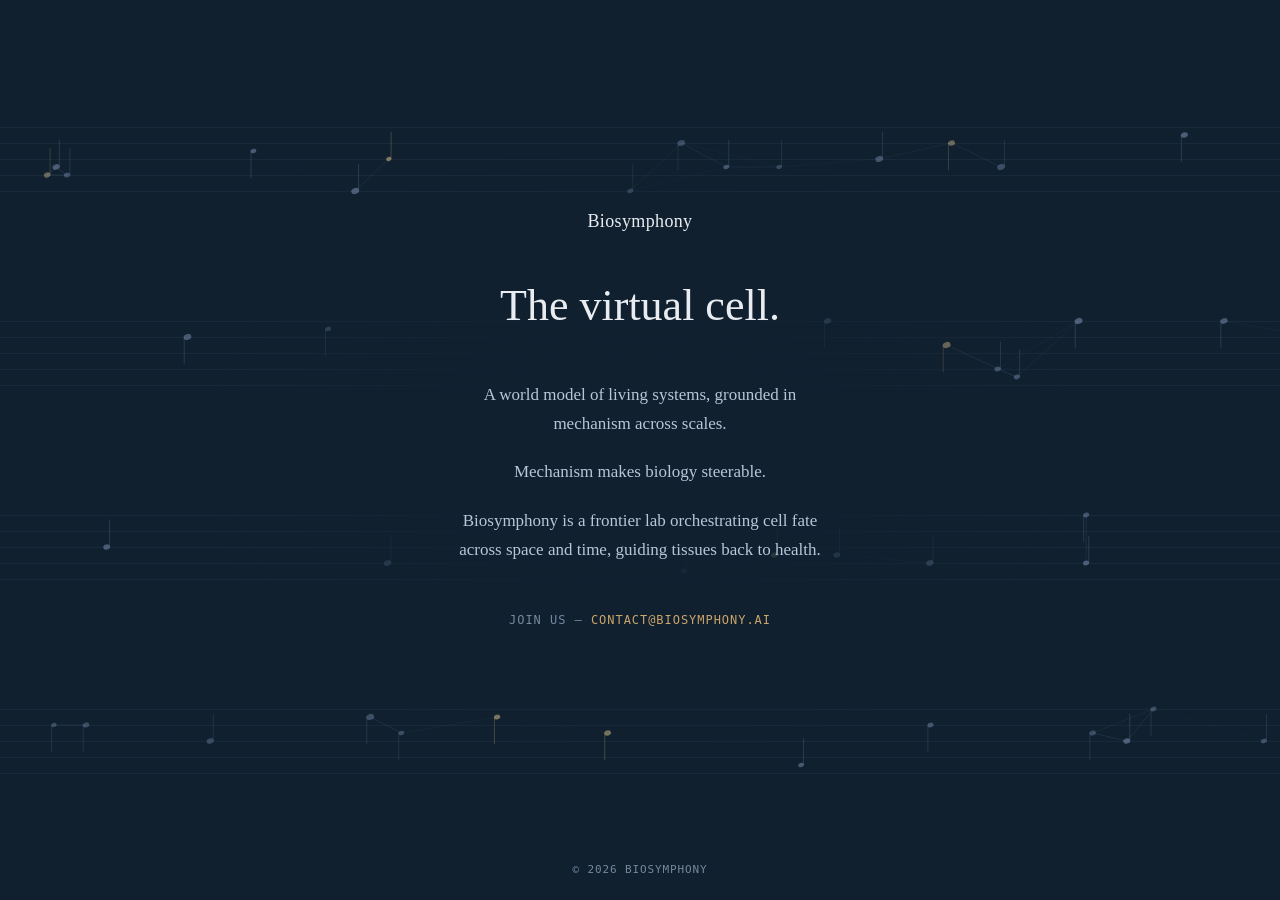
==== index.html @ 90c7172c "Background animation becomes a drifting score Replace the free-roaming particle field with faint fiv" ====
<!doctype html>
<html lang="en">
<head>
<meta charset="utf-8">
<meta name="viewport" content="width=device-width, initial-scale=1">
<title>Biosymphony</title>
<meta name="description" content="A frontier lab building a world model of living systems.">
<meta name="theme-color" content="#10202F">
<meta property="og:title" content="Biosymphony">
<meta property="og:description" content="A frontier lab building a world model of living systems.">
<meta property="og:type" content="website">
<meta property="og:url" content="https://biosymphony.ai">
<link rel="icon" type="image/svg+xml" href="favicon.svg">
<style>
  @font-face {
    font-family: 'Fraunces';
    font-style: normal;
    font-weight: 300;
    font-display: swap;
    src: url('fonts/fraunces-300.woff2') format('woff2');
  }
  @font-face {
    font-family: 'Fraunces';
    font-style: normal;
    font-weight: 400;
    font-display: swap;
    src: url('fonts/fraunces-400.woff2') format('woff2');
  }

  :root {
    /* palette drawn from the Jan 2026 deck: navy #132536, golds #C49E66/#E4CC96, silver-blue #95A9CF */
    --rest:  #10202F;
    --voice: #E9EDF2;
    --score: #B7C6D8;
    --sotto: #7488A0;
    --brass: #CBA46A;
  }

  * { margin: 0; padding: 0; box-sizing: border-box; }

  html { background: var(--rest); }

  body {
    /* background intentionally on html only — an opaque body background
       would paint over the fixed z-index:-1 canvas */
    color: var(--voice);
    font-family: 'Fraunces', Georgia, serif;
    font-weight: 400;
    display: flex;
    flex-direction: column;
    align-items: center;
    min-height: 100svh;
    padding: 1.5rem;
    -webkit-font-smoothing: antialiased;
    text-rendering: optimizeLegibility;
  }

  ::selection { background: var(--brass); color: var(--rest); }
  :focus-visible { outline: 1px solid var(--brass); outline-offset: 4px; }

  canvas#field {
    position: fixed;
    inset: 0;
    z-index: -1;
    pointer-events: none;
    -webkit-mask-image: radial-gradient(ellipse closest-side at 50% 50%, transparent 20%, black 70%);
    mask-image: radial-gradient(ellipse closest-side at 50% 50%, transparent 20%, black 70%);
  }

  main {
    flex: 1;
    display: flex;
    flex-direction: column;
    align-items: center;
    justify-content: center;
    text-align: center;
    gap: 3rem;
    max-width: 40rem;
    padding: 3rem 0;
  }

  .wordmark {
    font-weight: 300;
    font-size: 1.125rem;
    letter-spacing: 0.02em;
  }

  h1 {
    font-weight: 300;
    font-size: clamp(1.9rem, 4.5vw, 2.75rem);
    line-height: 1.2;
  }

  .manifesto {
    display: flex;
    flex-direction: column;
    gap: 1.25rem;
    max-width: 46ch;
  }

  .manifesto p {
    color: var(--score);
    font-size: 1.0625rem;
    line-height: 1.7;
  }

  .contact {
    font-family: ui-monospace, 'SF Mono', SFMono-Regular, Menlo, Consolas, monospace;
    font-size: 0.75rem;
    letter-spacing: 0.08em;
    text-transform: uppercase;
    color: var(--sotto);
  }

  .contact a {
    color: var(--brass);
    text-decoration: none;
    border-bottom: 1px solid transparent;
    transition: border-color 0.18s ease;
    display: inline-block;
    padding: 0.9375rem 0;
    margin: -0.9375rem 0;
  }

  .contact a:hover { border-bottom-color: var(--brass); }

  footer {
    margin-top: auto;
    font-family: ui-monospace, 'SF Mono', SFMono-Regular, Menlo, Consolas, monospace;
    font-size: 0.6875rem;
    letter-spacing: 0.08em;
    text-transform: uppercase;
    color: var(--sotto);
    padding-top: 3rem;
  }
</style>
</head>
<body>
<canvas id="field" aria-hidden="true"></canvas>

<main>
  <p class="wordmark">Biosymphony</p>

  <h1>The virtual&nbsp;cell.</h1>

  <div class="manifesto">
    <p>A world model of living systems, grounded in mechanism across&nbsp;scales.</p>
    <p>Mechanism makes biology steerable.</p>
    <p>Biosymphony is a frontier lab orchestrating cell fate across space and time, guiding tissues back to&nbsp;health.</p>
  </div>

  <p class="contact">Join us — <a href="mailto:contact@biosymphony.ai">contact@biosymphony.ai</a></p>
</main>

<footer>&copy; 2026 Biosymphony</footer>

<script>
(function () {
  var canvas = document.getElementById('field');
  var ctx = canvas.getContext('2d');
  var reduced = window.matchMedia('(prefers-reduced-motion: reduce)');

  var SILVER = '149, 169, 207';
  var GOLD = '228, 204, 150';
  var MARGIN = 60;

  /* a drifting score: faint five-line staves, note heads with hairline
     stems (stem direction follows engraving convention), proximity lines
     between notes on the same stave read as beams */
  var LINE_GAP = 16;
  var STAVE_LINES = 5;
  var STAVE_H = LINE_GAP * (STAVE_LINES - 1);
  var STAVE_GAP = 130;

  var w, h, dpr, R, staves, notes, rafId = null, last = 0;

  function build() {
    dpr = Math.min(window.devicePixelRatio || 1, 2);
    w = window.innerWidth;
    h = window.innerHeight;
    canvas.width = w * dpr;
    canvas.height = h * dpr;
    canvas.style.width = w + 'px';
    canvas.style.height = h + 'px';
    ctx.setTransform(dpr, 0, 0, dpr, 0, 0);
    R = Math.min(140, w * 0.16);

    var unit = STAVE_H + STAVE_GAP;
    var rows = Math.max(2, Math.round((h - STAVE_GAP) / unit));
    var totalH = rows * STAVE_H + (rows - 1) * STAVE_GAP;
    staves = [];
    for (var s = 0; s < rows; s++) staves.push((h - totalH) / 2 + s * unit);

    var count = Math.min(56, Math.floor(w * h / 24000));
    notes = new Array(count);
    for (var i = 0; i < count; i++) {
      notes[i] = spawn(Math.random() * (w + MARGIN * 2) - MARGIN);
    }
  }

  function spawn(x) {
    var stave = Math.floor(Math.random() * staves.length);
    var step = Math.floor(Math.random() * (STAVE_LINES * 2 - 1)); /* lines and spaces */
    return {
      stave: stave,
      x: x,
      y: staves[stave] + step * (LINE_GAP / 2),
      stemUp: step >= STAVE_LINES - 1,
      v: 0.12 + Math.random() * 0.22,
      r: 2.0 + Math.random() * 1.0,
      phase: Math.random() * Math.PI * 2,
      accent: Math.random() < 0.12
    };
  }

  function draw(t) {
    ctx.clearRect(0, 0, w, h);

    ctx.lineWidth = 1;
    ctx.strokeStyle = 'rgba(' + SILVER + ',0.07)';
    for (var s = 0; s < staves.length; s++) {
      for (var k = 0; k < STAVE_LINES; k++) {
        var ly = staves[s] + k * LINE_GAP + 0.5;
        ctx.beginPath();
        ctx.moveTo(0, ly);
        ctx.lineTo(w, ly);
        ctx.stroke();
      }
    }

    var i, j, n, m;
    for (i = 0; i < notes.length; i++) {
      n = notes[i];
      for (j = i + 1; j < notes.length; j++) {
        m = notes[j];
        if (m.stave !== n.stave) continue;
        var dx = n.x - m.x, dy = n.y - m.y;
        var d = Math.sqrt(dx * dx + dy * dy);
        if (d < R) {
          ctx.strokeStyle = 'rgba(' + SILVER + ',' + ((1 - d / R) * 0.15).toFixed(3) + ')';
          ctx.beginPath();
          ctx.moveTo(n.x, n.y);
          ctx.lineTo(m.x, m.y);
          ctx.stroke();
        }
      }
    }

    for (i = 0; i < notes.length; i++) {
      n = notes[i];
      var pulse = (Math.sin(t * 0.0008 + n.phase) + 1) / 2;
      var alpha = n.accent ? 0.4 + pulse * 0.2 : 0.3 + pulse * 0.15;
      var tone = n.accent ? GOLD : SILVER;
      var stemX = n.stemUp ? n.x + n.r * 1.15 : n.x - n.r * 1.15;
      var stemY = n.stemUp ? n.y - LINE_GAP * 1.7 : n.y + LINE_GAP * 1.7;
      ctx.strokeStyle = 'rgba(' + tone + ',' + (alpha * 0.45).toFixed(3) + ')';
      ctx.beginPath();
      ctx.moveTo(stemX, n.y);
      ctx.lineTo(stemX, stemY);
      ctx.stroke();
      ctx.fillStyle = 'rgba(' + tone + ',' + alpha.toFixed(3) + ')';
      ctx.save();
      ctx.translate(n.x, n.y);
      ctx.rotate(-0.32);
      ctx.scale(1.35, 1);
      ctx.beginPath();
      ctx.arc(0, 0, n.r, 0, Math.PI * 2);
      ctx.fill();
      ctx.restore();
    }
  }

  function step(t) {
    for (var i = 0; i < notes.length; i++) {
      notes[i].x -= notes[i].v;
      if (notes[i].x < -MARGIN) notes[i] = spawn(w + MARGIN);
    }
  }

  function loop(t) {
    rafId = requestAnimationFrame(loop);
    if (t - last < 33) return;
    last = t;
    step(t);
    draw(t);
  }

  function start() {
    if (rafId === null && !reduced.matches && !document.hidden) {
      rafId = requestAnimationFrame(loop);
    }
  }

  function stop() {
    if (rafId !== null) {
      cancelAnimationFrame(rafId);
      rafId = null;
    }
  }

  build();
  if (reduced.matches) {
    draw(0);
  } else {
    start();
  }

  reduced.addEventListener('change', function () {
    if (reduced.matches) { stop(); draw(0); } else { start(); }
  });

  document.addEventListener('visibilitychange', function () {
    if (document.hidden) { stop(); } else { start(); }
  });

  var resizeTimer;
  window.addEventListener('resize', function () {
    clearTimeout(resizeTimer);
    resizeTimer = setTimeout(function () {
      build();
      if (reduced.matches) draw(0);
    }, 200);
  });
})();
</script>
</body>
</html>
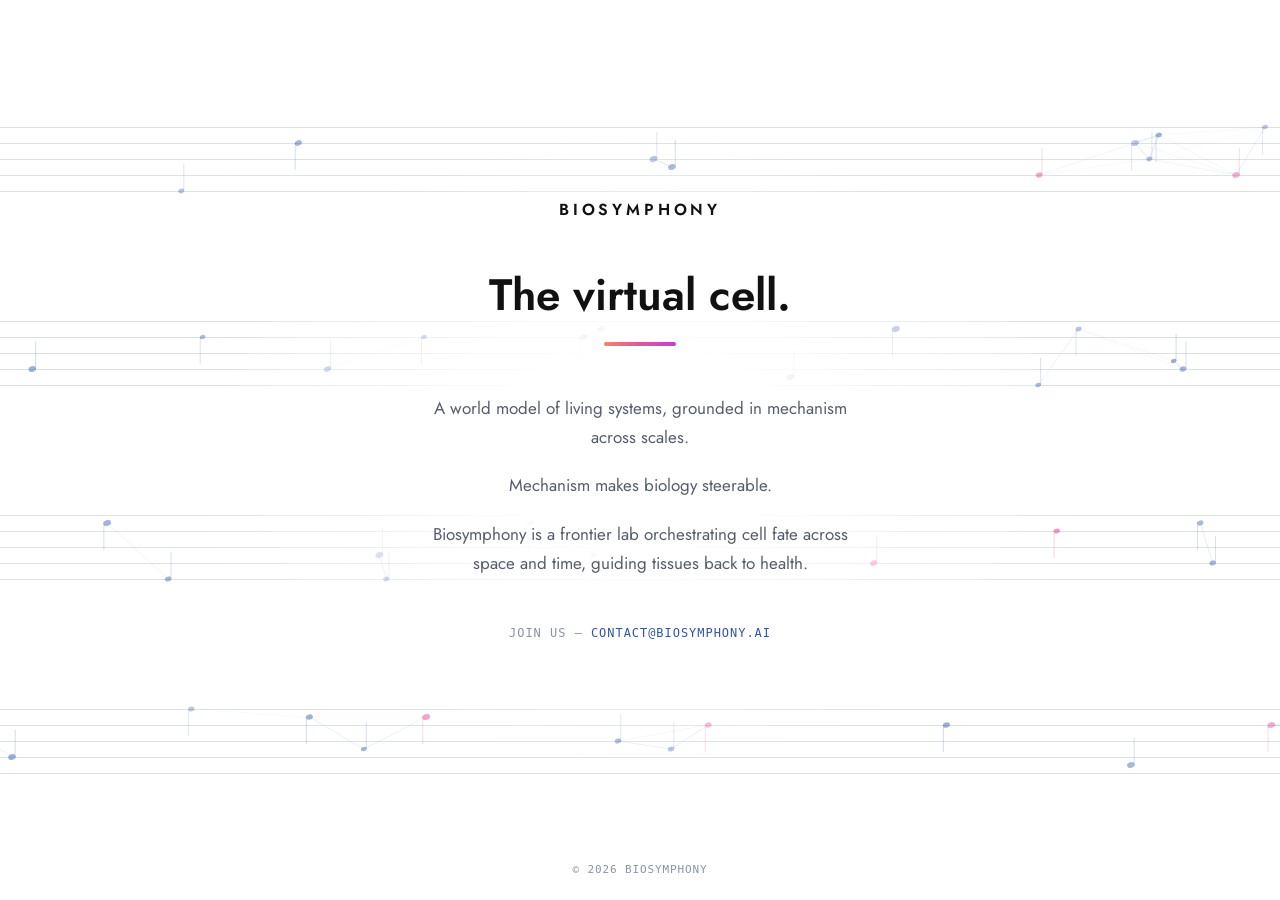
==== commit bb70c68f: "Adopt brand guide: light identity, geometric sans, gradient accent Retheme from navy/gold serif to t" ====
--- a/index.html
+++ b/index.html
@@ -5,7 +5,7 @@
 <meta name="viewport" content="width=device-width, initial-scale=1">
 <title>Biosymphony</title>
 <meta name="description" content="A frontier lab building a world model of living systems.">
-<meta name="theme-color" content="#10202F">
+<meta name="theme-color" content="#FFFFFF">
 <meta property="og:title" content="Biosymphony">
 <meta property="og:description" content="A frontier lab building a world model of living systems.">
 <meta property="og:type" content="website">
@@ -13,38 +13,34 @@
 <link rel="icon" type="image/svg+xml" href="favicon.svg">
 <style>
   @font-face {
-    font-family: 'Fraunces';
+    font-family: 'Jost';
     font-style: normal;
-    font-weight: 300;
+    font-weight: 100 900;
     font-display: swap;
-    src: url('fonts/fraunces-300.woff2') format('woff2');
-  }
-  @font-face {
-    font-family: 'Fraunces';
-    font-style: normal;
-    font-weight: 400;
-    font-display: swap;
-    src: url('fonts/fraunces-400.woff2') format('woff2');
+    src: url('fonts/jost.woff2') format('woff2');
   }
 
   :root {
-    /* palette drawn from the Jan 2026 deck: navy #132536, golds #C49E66/#E4CC96, silver-blue #95A9CF */
-    --rest:  #10202F;
-    --voice: #E9EDF2;
-    --score: #B7C6D8;
-    --sotto: #7488A0;
-    --brass: #CBA46A;
+    /* brand-guide palette: ink #111111, gradient #F1836B/#E4569B/#C13FD1, blues #33569F/#93A3C9 */
+    --paper:   #FFFFFF;
+    --ink:     #111111;
+    --muted:   #565D6B;
+    --faint:   #8A93A5;
+    --blue:    #33569F;
+    --pink:    #E4569B;
+    --magenta: #C13FD1;
+    --coral:   #F1836B;
   }
 
   * { margin: 0; padding: 0; box-sizing: border-box; }
 
-  html { background: var(--rest); }
+  html { background: var(--paper); }
 
   body {
     /* background intentionally on html only — an opaque body background
        would paint over the fixed z-index:-1 canvas */
-    color: var(--voice);
-    font-family: 'Fraunces', Georgia, serif;
+    color: var(--ink);
+    font-family: 'Jost', 'Futura', 'Century Gothic', 'Trebuchet MS', sans-serif;
     font-weight: 400;
     display: flex;
     flex-direction: column;
@@ -55,8 +51,8 @@
     text-rendering: optimizeLegibility;
   }
 
-  ::selection { background: var(--brass); color: var(--rest); }
-  :focus-visible { outline: 1px solid var(--brass); outline-offset: 4px; }
+  ::selection { background: var(--magenta); color: var(--paper); }
+  :focus-visible { outline: 1px solid var(--blue); outline-offset: 4px; }
 
   canvas#field {
     position: fixed;
@@ -80,15 +76,24 @@
   }
 
   .wordmark {
-    font-weight: 300;
-    font-size: 1.125rem;
-    letter-spacing: 0.02em;
+    font-weight: 600;
+    font-size: 1rem;
+    letter-spacing: 0.24em;
+    text-transform: uppercase;
   }
 
   h1 {
-    font-weight: 300;
+    font-weight: 600;
     font-size: clamp(1.9rem, 4.5vw, 2.75rem);
     line-height: 1.2;
+  }
+
+  .rule {
+    width: 4.5rem;
+    height: 4px;
+    border-radius: 2px;
+    background: linear-gradient(90deg, var(--coral), var(--pink), var(--magenta));
+    margin-top: -1.75rem;
   }
 
   .manifesto {
@@ -99,7 +104,7 @@
   }
 
   .manifesto p {
-    color: var(--score);
+    color: var(--muted);
     font-size: 1.0625rem;
     line-height: 1.7;
   }
@@ -109,11 +114,11 @@
     font-size: 0.75rem;
     letter-spacing: 0.08em;
     text-transform: uppercase;
-    color: var(--sotto);
+    color: var(--faint);
   }
 
   .contact a {
-    color: var(--brass);
+    color: var(--blue);
     text-decoration: none;
     border-bottom: 1px solid transparent;
     transition: border-color 0.18s ease;
@@ -122,7 +127,7 @@
     margin: -0.9375rem 0;
   }
 
-  .contact a:hover { border-bottom-color: var(--brass); }
+  .contact a:hover { border-bottom-color: var(--blue); }
 
   footer {
     margin-top: auto;
@@ -130,7 +135,7 @@
     font-size: 0.6875rem;
     letter-spacing: 0.08em;
     text-transform: uppercase;
-    color: var(--sotto);
+    color: var(--faint);
     padding-top: 3rem;
   }
 </style>
@@ -142,6 +147,8 @@
   <p class="wordmark">Biosymphony</p>
 
   <h1>The virtual&nbsp;cell.</h1>
+
+  <div class="rule" aria-hidden="true"></div>
 
   <div class="manifesto">
     <p>A world model of living systems, grounded in mechanism across&nbsp;scales.</p>
@@ -160,8 +167,9 @@
   var ctx = canvas.getContext('2d');
   var reduced = window.matchMedia('(prefers-reduced-motion: reduce)');
 
-  var SILVER = '149, 169, 207';
-  var GOLD = '228, 204, 150';
+  var SILVER = '147, 163, 201';
+  var BLUE = '51, 86, 159';
+  var PINK = '228, 86, 155';
   var MARGIN = 60;
 
   /* a drifting score: faint five-line staves, note heads with hairline
@@ -217,7 +225,7 @@
     ctx.clearRect(0, 0, w, h);
 
     ctx.lineWidth = 1;
-    ctx.strokeStyle = 'rgba(' + SILVER + ',0.07)';
+    ctx.strokeStyle = 'rgba(' + SILVER + ',0.33)';
     for (var s = 0; s < staves.length; s++) {
       for (var k = 0; k < STAVE_LINES; k++) {
         var ly = staves[s] + k * LINE_GAP + 0.5;
@@ -237,7 +245,7 @@
         var dx = n.x - m.x, dy = n.y - m.y;
         var d = Math.sqrt(dx * dx + dy * dy);
         if (d < R) {
-          ctx.strokeStyle = 'rgba(' + SILVER + ',' + ((1 - d / R) * 0.15).toFixed(3) + ')';
+          ctx.strokeStyle = 'rgba(' + SILVER + ',' + ((1 - d / R) * 0.3).toFixed(3) + ')';
           ctx.beginPath();
           ctx.moveTo(n.x, n.y);
           ctx.lineTo(m.x, m.y);
@@ -249,8 +257,8 @@
     for (i = 0; i < notes.length; i++) {
       n = notes[i];
       var pulse = (Math.sin(t * 0.0008 + n.phase) + 1) / 2;
-      var alpha = n.accent ? 0.4 + pulse * 0.2 : 0.3 + pulse * 0.15;
-      var tone = n.accent ? GOLD : SILVER;
+      var alpha = n.accent ? 0.45 + pulse * 0.2 : 0.32 + pulse * 0.15;
+      var tone = n.accent ? PINK : BLUE;
       var stemX = n.stemUp ? n.x + n.r * 1.15 : n.x - n.r * 1.15;
       var stemY = n.stemUp ? n.y - LINE_GAP * 1.7 : n.y + LINE_GAP * 1.7;
       ctx.strokeStyle = 'rgba(' + tone + ',' + (alpha * 0.45).toFixed(3) + ')';
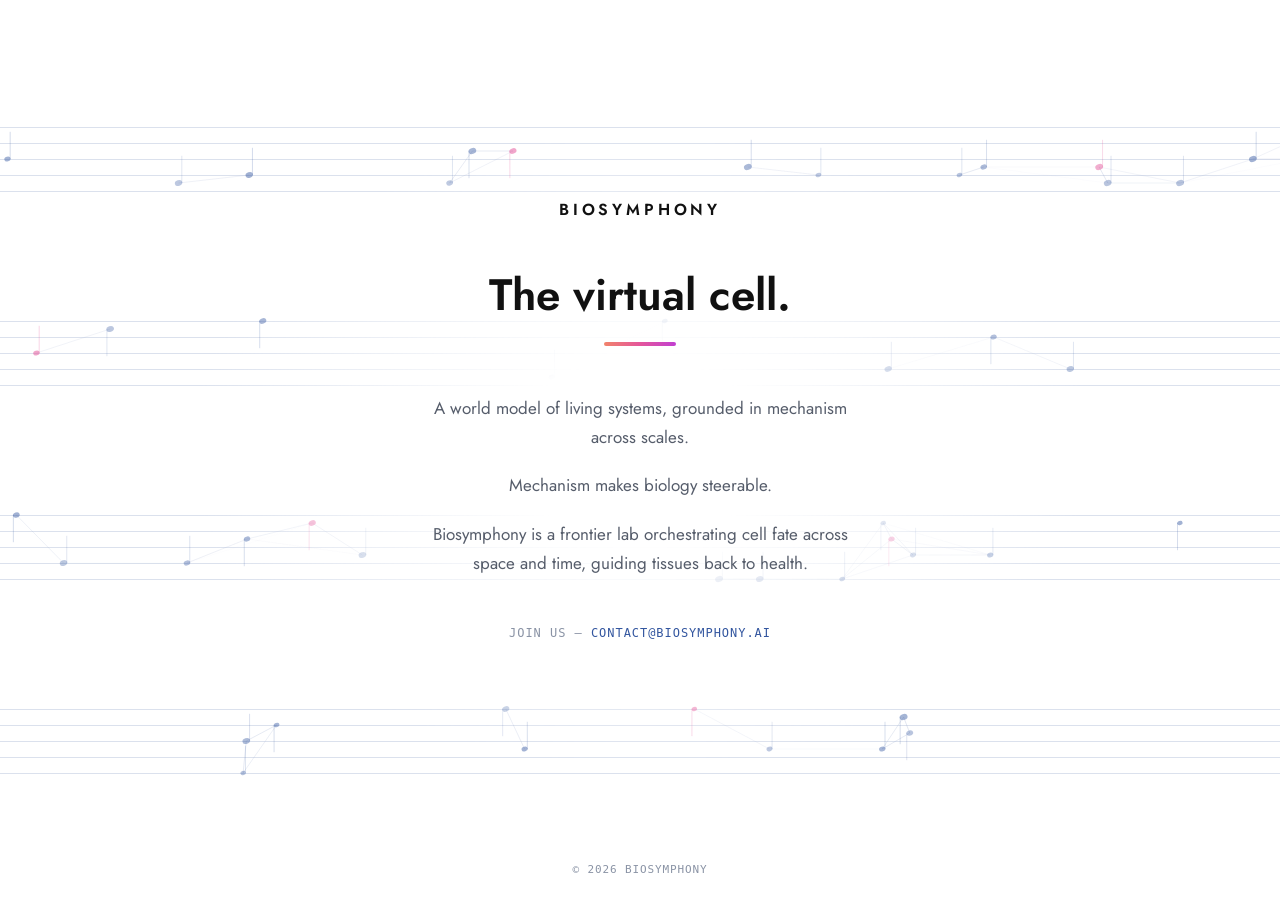
==== commit 0e4a67ca: "Add dark mode via prefers-color-scheme Dark variant flips paper/ink (#111111 ground, light text), li" ====
--- a/index.html
+++ b/index.html
@@ -5,7 +5,8 @@
 <meta name="viewport" content="width=device-width, initial-scale=1">
 <title>Biosymphony</title>
 <meta name="description" content="A frontier lab building a world model of living systems.">
-<meta name="theme-color" content="#FFFFFF">
+<meta name="theme-color" media="(prefers-color-scheme: light)" content="#FFFFFF">
+<meta name="theme-color" media="(prefers-color-scheme: dark)" content="#111111">
 <meta property="og:title" content="Biosymphony">
 <meta property="og:description" content="A frontier lab building a world model of living systems.">
 <meta property="og:type" content="website">
@@ -30,6 +31,16 @@
     --pink:    #E4569B;
     --magenta: #C13FD1;
     --coral:   #F1836B;
+  }
+
+  @media (prefers-color-scheme: dark) {
+    :root {
+      --paper: #111111;
+      --ink:   #F2F3F5;
+      --muted: #A9AFBC;
+      --faint: #767F90;
+      --blue:  #7D9AD6; /* deck blue lightened for contrast on ink */
+    }
   }
 
   * { margin: 0; padding: 0; box-sizing: border-box; }
@@ -166,11 +177,16 @@
   var canvas = document.getElementById('field');
   var ctx = canvas.getContext('2d');
   var reduced = window.matchMedia('(prefers-reduced-motion: reduce)');
-
-  var SILVER = '147, 163, 201';
-  var BLUE = '51, 86, 159';
-  var PINK = '228, 86, 155';
+  var dark = window.matchMedia('(prefers-color-scheme: dark)');
+
   var MARGIN = 60;
+
+  function palette() {
+    return dark.matches
+      ? { staff: '147, 163, 201', staffA: 0.2, beamA: 0.18, note: '125, 154, 214', accent: '228, 86, 155' }
+      : { staff: '147, 163, 201', staffA: 0.33, beamA: 0.3, note: '51, 86, 159', accent: '228, 86, 155' };
+  }
+  var pal = palette();
 
   /* a drifting score: faint five-line staves, note heads with hairline
      stems (stem direction follows engraving convention), proximity lines
@@ -225,7 +241,7 @@
     ctx.clearRect(0, 0, w, h);
 
     ctx.lineWidth = 1;
-    ctx.strokeStyle = 'rgba(' + SILVER + ',0.33)';
+    ctx.strokeStyle = 'rgba(' + pal.staff + ',' + pal.staffA + ')';
     for (var s = 0; s < staves.length; s++) {
       for (var k = 0; k < STAVE_LINES; k++) {
         var ly = staves[s] + k * LINE_GAP + 0.5;
@@ -245,7 +261,7 @@
         var dx = n.x - m.x, dy = n.y - m.y;
         var d = Math.sqrt(dx * dx + dy * dy);
         if (d < R) {
-          ctx.strokeStyle = 'rgba(' + SILVER + ',' + ((1 - d / R) * 0.3).toFixed(3) + ')';
+          ctx.strokeStyle = 'rgba(' + pal.staff + ',' + ((1 - d / R) * pal.beamA).toFixed(3) + ')';
           ctx.beginPath();
           ctx.moveTo(n.x, n.y);
           ctx.lineTo(m.x, m.y);
@@ -258,7 +274,7 @@
       n = notes[i];
       var pulse = (Math.sin(t * 0.0008 + n.phase) + 1) / 2;
       var alpha = n.accent ? 0.45 + pulse * 0.2 : 0.32 + pulse * 0.15;
-      var tone = n.accent ? PINK : BLUE;
+      var tone = n.accent ? pal.accent : pal.note;
       var stemX = n.stemUp ? n.x + n.r * 1.15 : n.x - n.r * 1.15;
       var stemY = n.stemUp ? n.y - LINE_GAP * 1.7 : n.y + LINE_GAP * 1.7;
       ctx.strokeStyle = 'rgba(' + tone + ',' + (alpha * 0.45).toFixed(3) + ')';
@@ -317,6 +333,11 @@
     if (reduced.matches) { stop(); draw(0); } else { start(); }
   });
 
+  dark.addEventListener('change', function () {
+    pal = palette();
+    if (reduced.matches) draw(0);
+  });
+
   document.addEventListener('visibilitychange', function () {
     if (document.hidden) { stop(); } else { start(); }
   });
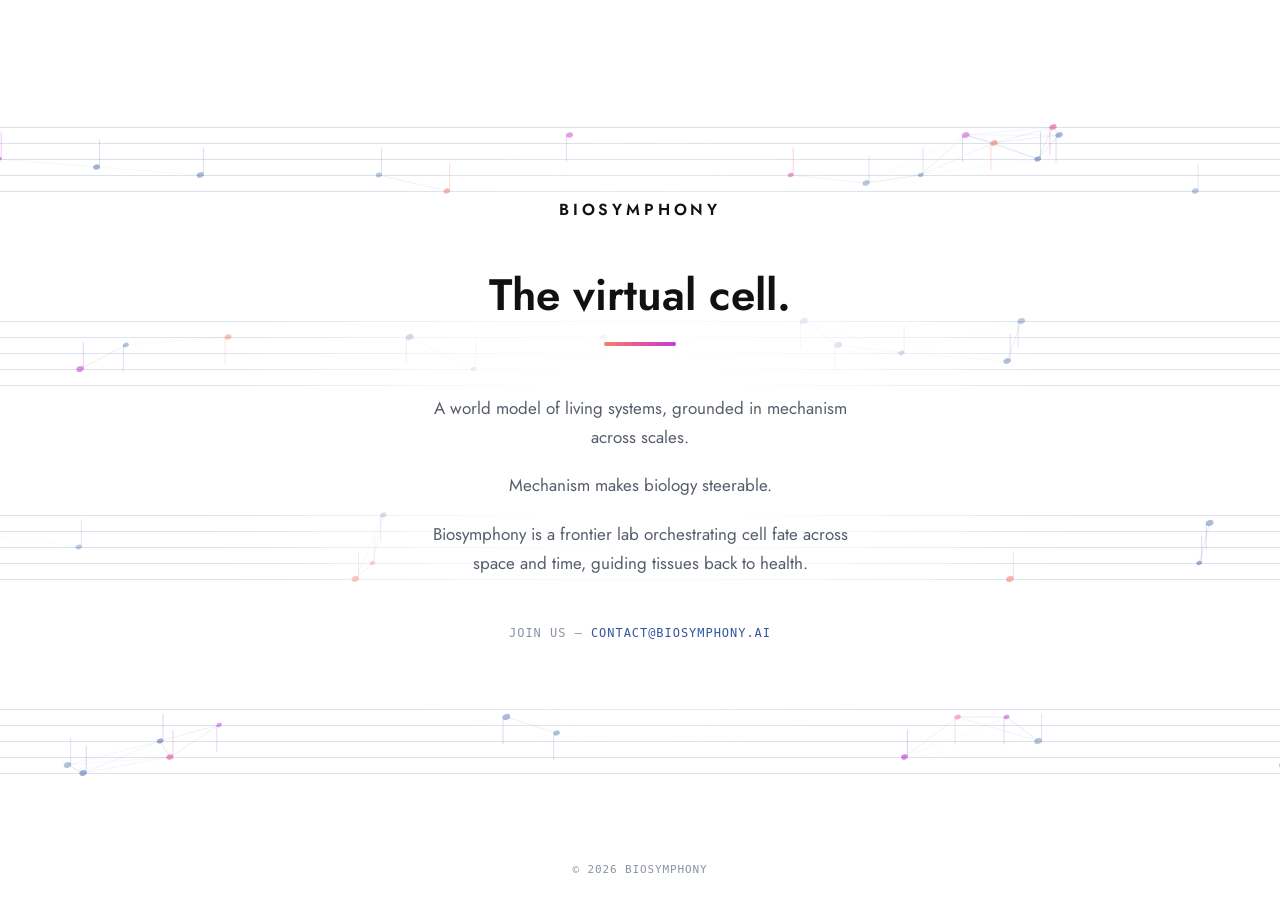
==== commit 5b3b2f7b: "Accent notes at 30%, sampling the full brand gradient Accent share rises from 12% to 30%, and accent" ====
--- a/index.html
+++ b/index.html
@@ -183,10 +183,13 @@
 
   function palette() {
     return dark.matches
-      ? { staff: '147, 163, 201', staffA: 0.2, beamA: 0.18, note: '125, 154, 214', accent: '228, 86, 155' }
-      : { staff: '147, 163, 201', staffA: 0.33, beamA: 0.3, note: '51, 86, 159', accent: '228, 86, 155' };
+      ? { staff: '147, 163, 201', staffA: 0.2, beamA: 0.18, note: '125, 154, 214' }
+      : { staff: '147, 163, 201', staffA: 0.33, beamA: 0.3, note: '51, 86, 159' };
   }
   var pal = palette();
+
+  /* accent notes sample the brand gradient: coral, pink, magenta */
+  var GRADIENT = ['241, 131, 107', '228, 86, 155', '193, 63, 209'];
 
   /* a drifting score: faint five-line staves, note heads with hairline
      stems (stem direction follows engraving convention), proximity lines
@@ -233,7 +236,8 @@
       v: 0.12 + Math.random() * 0.22,
       r: 2.0 + Math.random() * 1.0,
       phase: Math.random() * Math.PI * 2,
-      accent: Math.random() < 0.12
+      accent: Math.random() < 0.3,
+      hue: GRADIENT[Math.floor(Math.random() * GRADIENT.length)]
     };
   }
 
@@ -274,7 +278,7 @@
       n = notes[i];
       var pulse = (Math.sin(t * 0.0008 + n.phase) + 1) / 2;
       var alpha = n.accent ? 0.45 + pulse * 0.2 : 0.32 + pulse * 0.15;
-      var tone = n.accent ? pal.accent : pal.note;
+      var tone = n.accent ? n.hue : pal.note;
       var stemX = n.stemUp ? n.x + n.r * 1.15 : n.x - n.r * 1.15;
       var stemY = n.stemUp ? n.y - LINE_GAP * 1.7 : n.y + LINE_GAP * 1.7;
       ctx.strokeStyle = 'rgba(' + tone + ',' + (alpha * 0.45).toFixed(3) + ')';
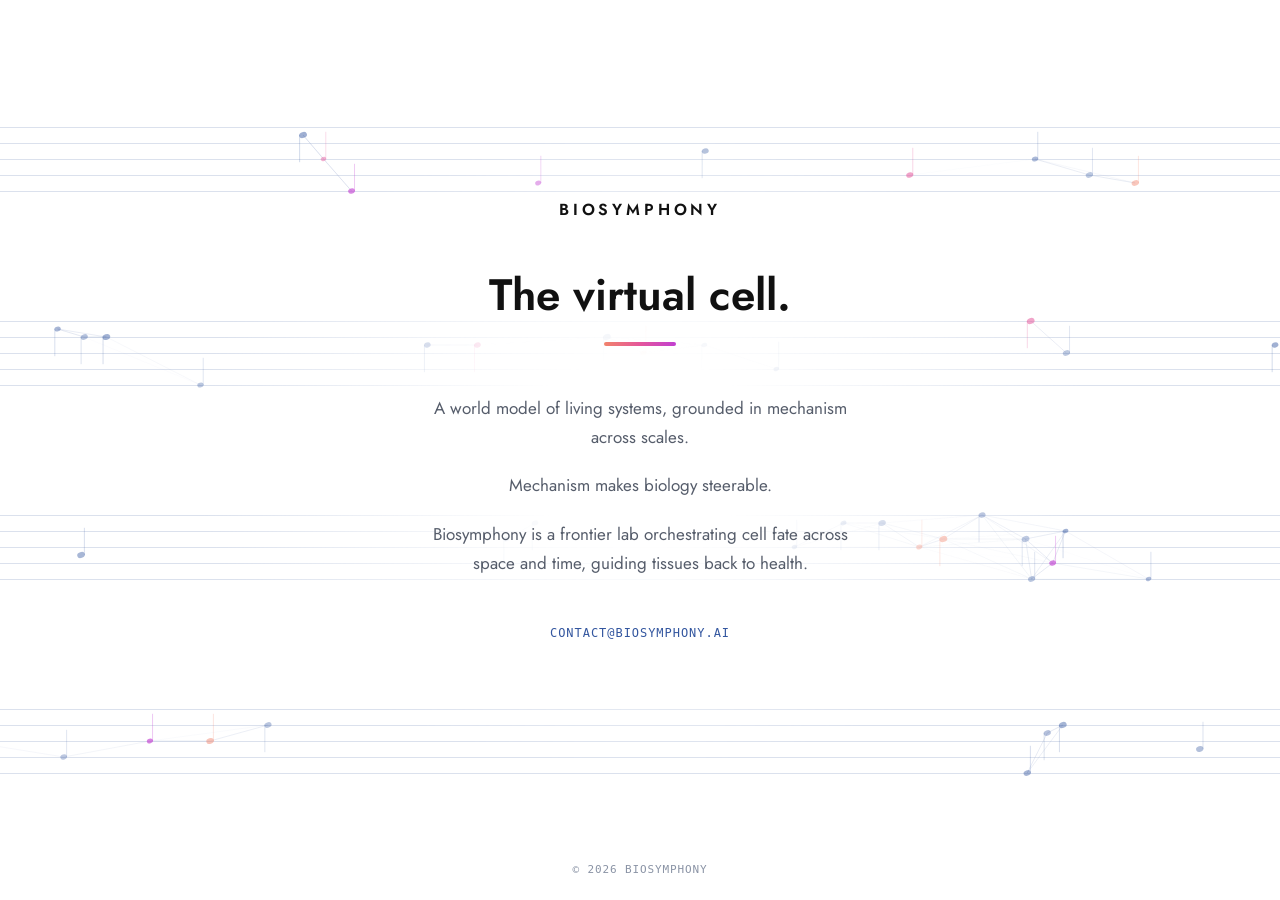
==== commit 91ed311e: "Contact line: email only, drop 'Join us' Co-Authored-By: Claude Fable 5 <noreply@anthropic.com> Clau" ====
--- a/index.html
+++ b/index.html
@@ -167,7 +167,7 @@
     <p>Biosymphony is a frontier lab orchestrating cell fate across space and time, guiding tissues back to&nbsp;health.</p>
   </div>
 
-  <p class="contact">Join us — <a href="mailto:contact@biosymphony.ai">contact@biosymphony.ai</a></p>
+  <p class="contact"><a href="mailto:contact@biosymphony.ai">contact@biosymphony.ai</a></p>
 </main>
 
 <footer>&copy; 2026 Biosymphony</footer>
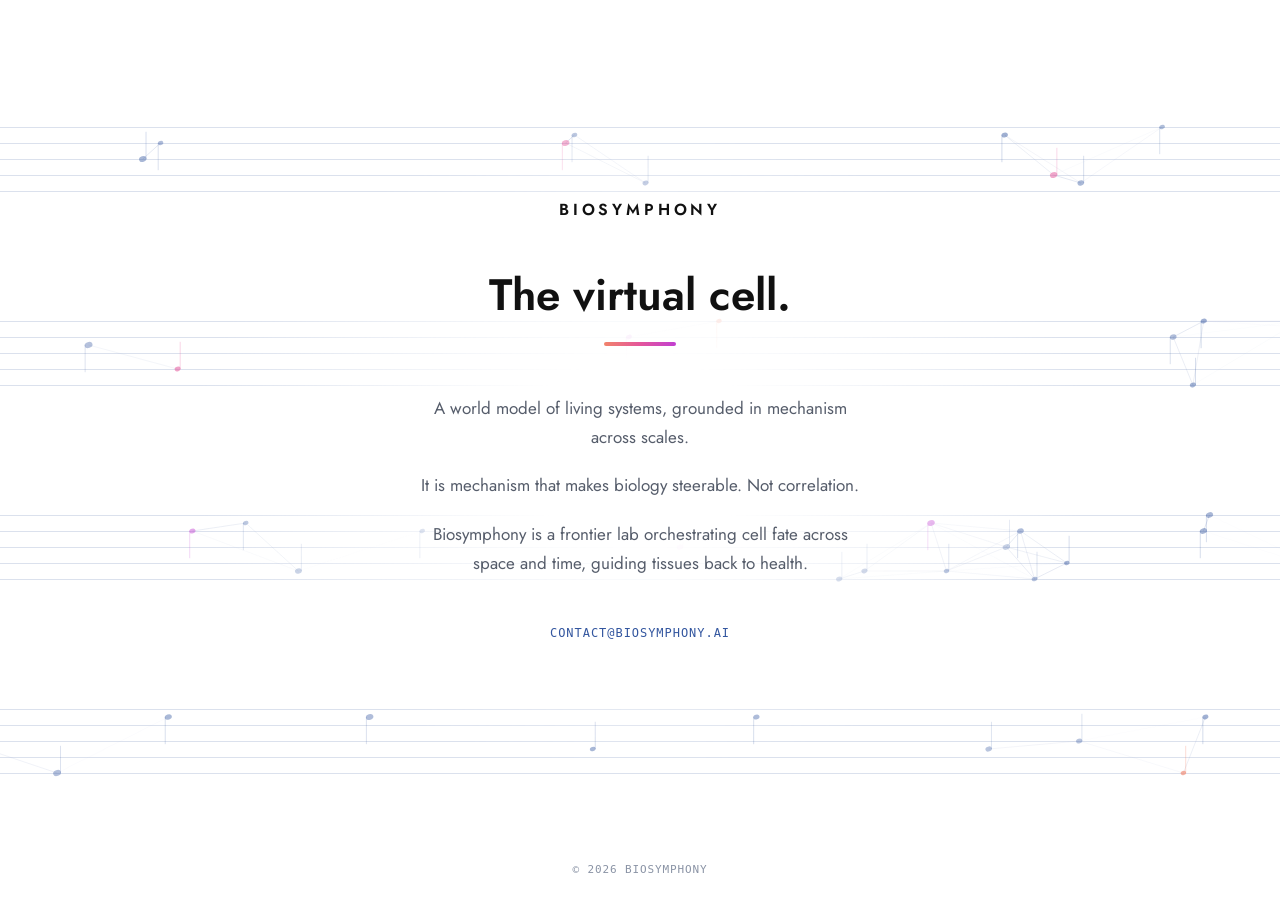
==== commit c4bec3e9: "Middle line: 'It is mechanism that makes biology steerable. Not correlation.' Co-Authored-By: Claude" ====
--- a/index.html
+++ b/index.html
@@ -163,7 +163,7 @@
 
   <div class="manifesto">
     <p>A world model of living systems, grounded in mechanism across&nbsp;scales.</p>
-    <p>Mechanism makes biology steerable.</p>
+    <p>It is mechanism that makes biology steerable. Not&nbsp;correlation.</p>
     <p>Biosymphony is a frontier lab orchestrating cell fate across space and time, guiding tissues back to&nbsp;health.</p>
   </div>
 
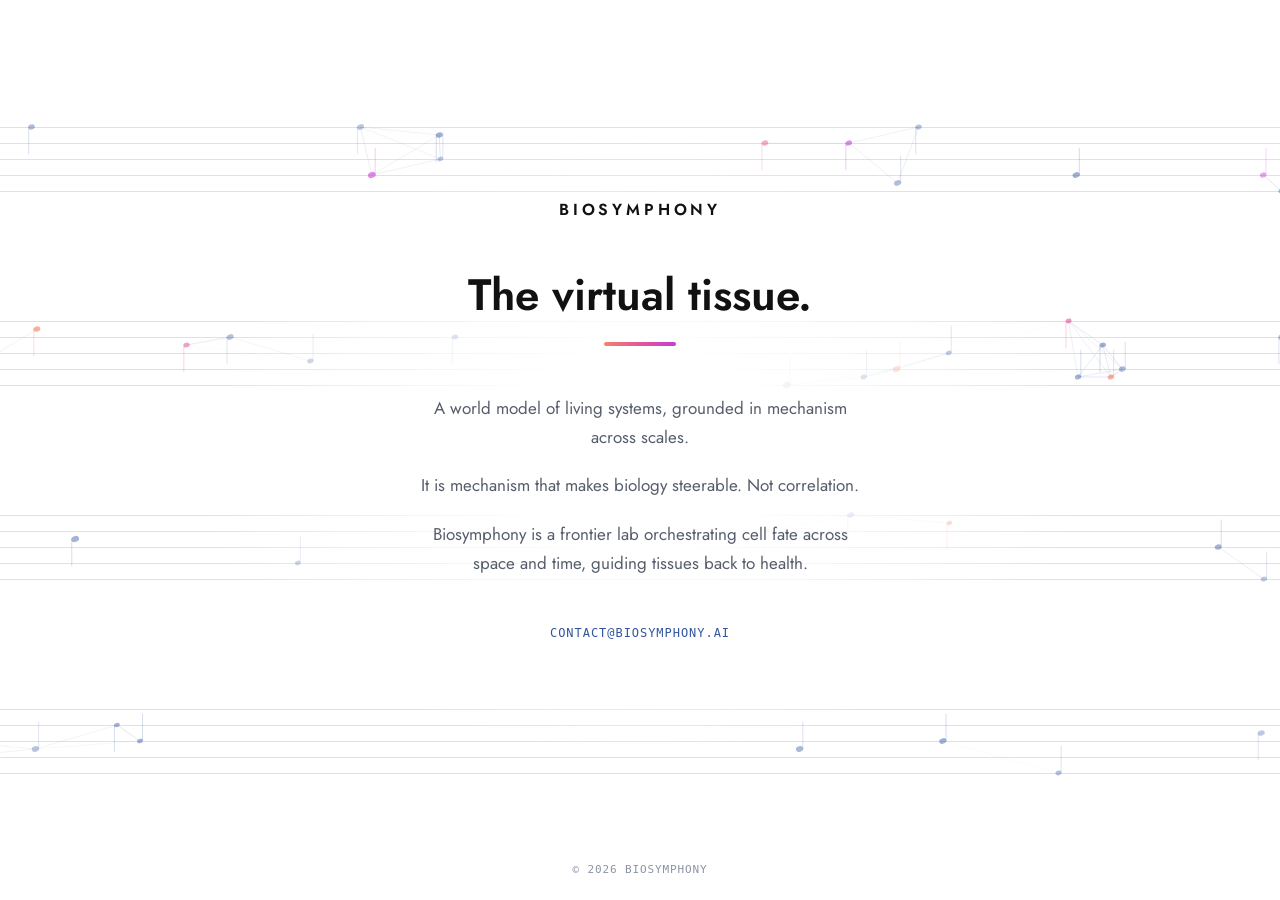
==== commit 214272ed: "Hero: 'The virtual tissue.'; normalise wordmark to Biosymphony The positioning moves from the virtua" ====
--- a/index.html
+++ b/index.html
@@ -157,7 +157,7 @@
 <main>
   <p class="wordmark">Biosymphony</p>
 
-  <h1>The virtual&nbsp;cell.</h1>
+  <h1>The virtual&nbsp;tissue.</h1>
 
   <div class="rule" aria-hidden="true"></div>
 
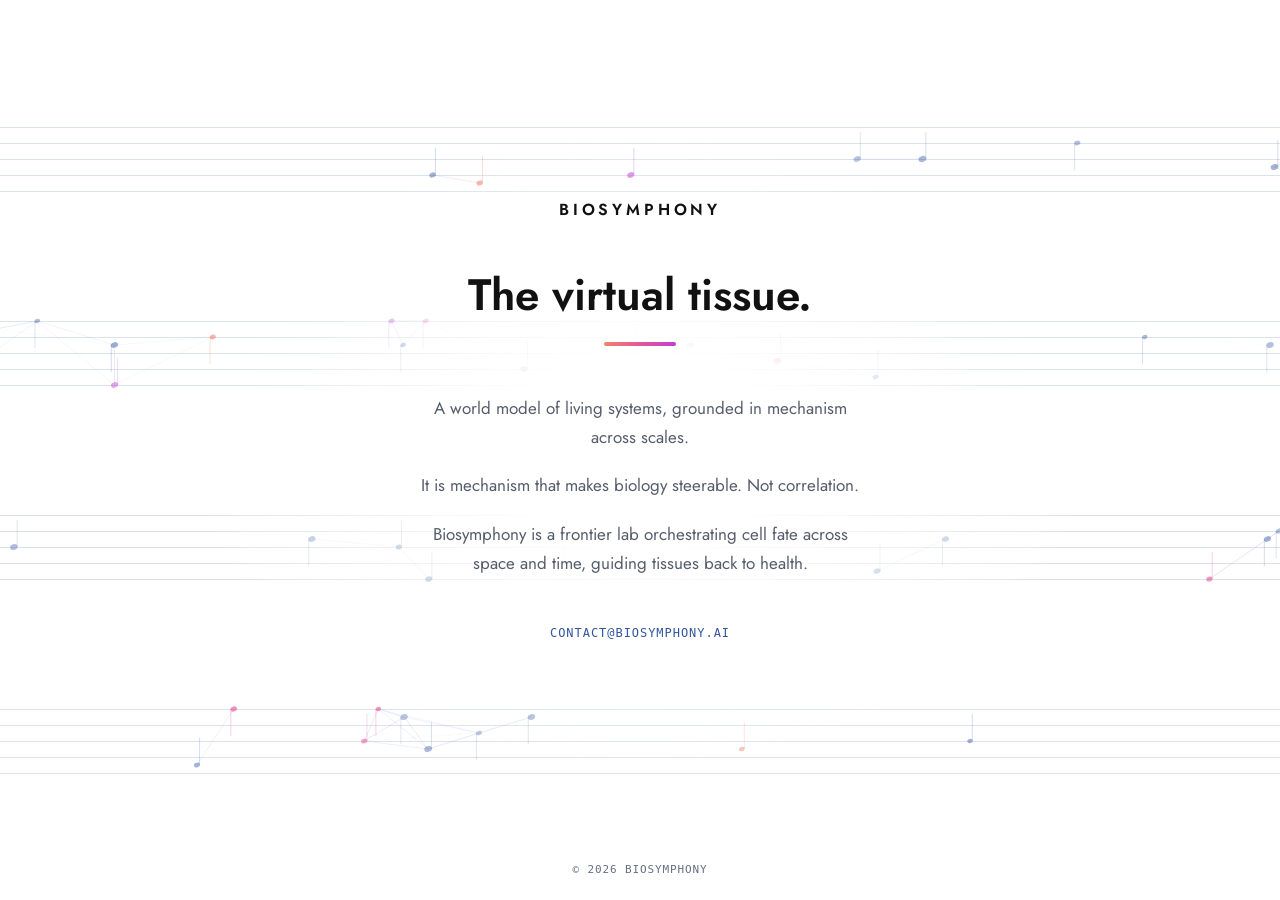
==== commit b08fcb13: "Fix project-path demos and check the site before deployment" ====
--- a/index.html
+++ b/index.html
@@ -26,7 +26,7 @@
     --paper:   #FFFFFF;
     --ink:     #111111;
     --muted:   #565D6B;
-    --faint:   #8A93A5;
+    --faint:   #657083;
     --blue:    #33569F;
     --pink:    #E4569B;
     --magenta: #C13FD1;
